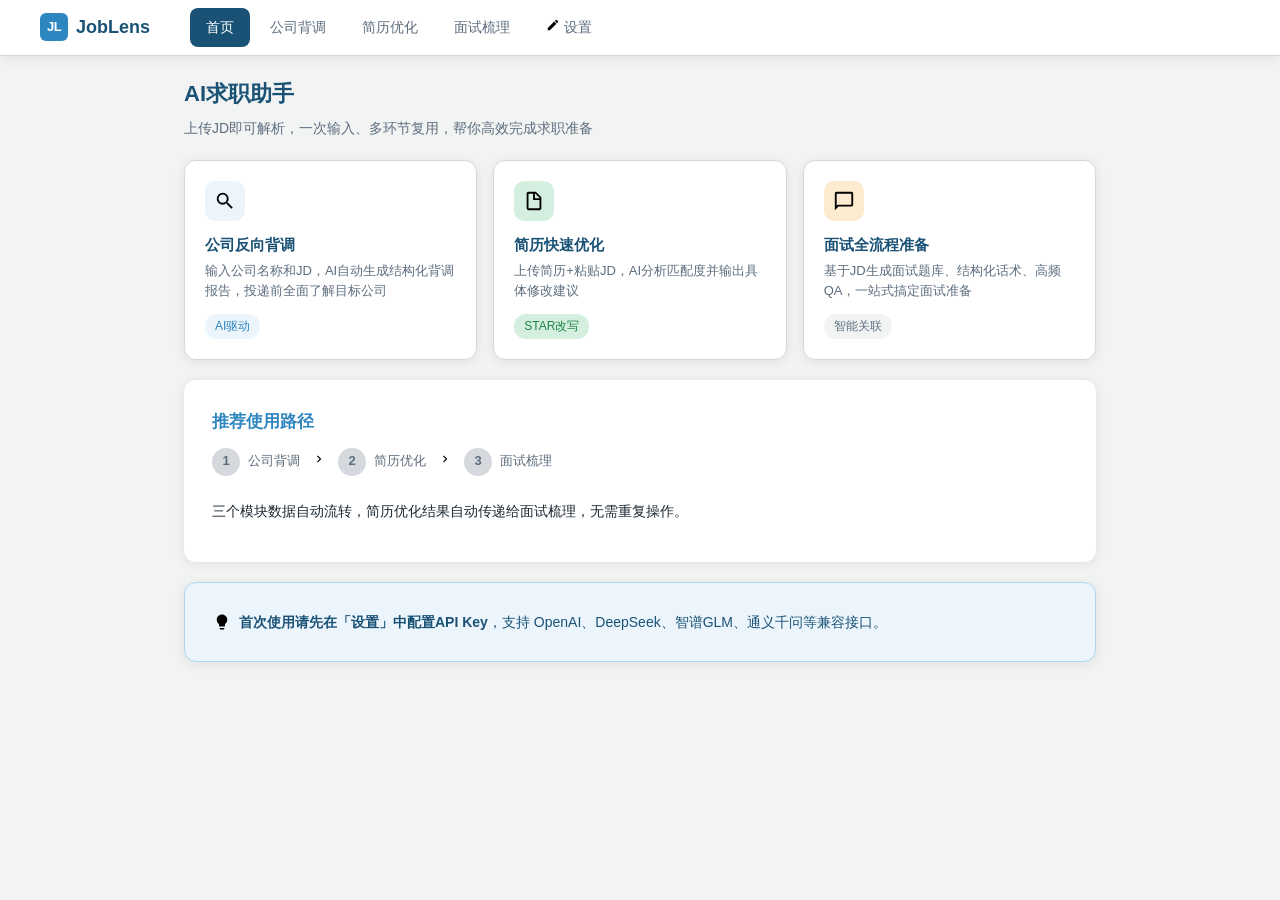
==== index.html @ a17d95cc "Add files via upload" ====
<!DOCTYPE html>
<html lang="zh-CN">
<head>
<meta charset="UTF-8">
<meta name="viewport" content="width=device-width, initial-scale=1.0">
<meta name="description" content="JobLens - AI求职助手，一站式完成公司背调、简历优化、面试准备">
<title>JobLens - AI求职助手</title>
<link rel="stylesheet" href="css/style.css">
</head>
<body>

<!-- ===== NAV ===== -->
<nav class="nav">
  <div class="nav-inner" style="display:flex;align-items:center;width:100%;max-width:1200px;margin:0 auto;">
    <a class="nav-brand" href="#" onclick="showPage('home');return false;" style="font-size:18px;font-weight:700;color:var(--pri);display:flex;align-items:center;gap:8px;text-decoration:none;">
      <span style="background:var(--sec);color:#fff;width:28px;height:28px;border-radius:6px;display:inline-flex;align-items:center;justify-content:center;font-size:13px;font-weight:700;letter-spacing:-0.5px;">JL</span>
      JobLens
    </a>
    <div class="nav-links">
      <a class="active" onclick="showPage('home')">首页</a>
      <a onclick="showPage('company')">公司背调</a>
      <a onclick="showPage('resume')">简历优化</a>
      <a onclick="showPage('interview')">面试梳理</a>
      <a onclick="showPage('settings')" style="margin-left:auto;">
        <svg style="width:14px;height:14px;"><use href="#i-edit"/></svg> 设置
      </a>
    </div>
  </div>
</nav>

<!-- ===== SVG SPRITES (hidden) ===== -->
<svg style="display:none">
  <defs>
    <symbol id="i-search" viewBox="0 0 24 24"><path d="M15.5 14h-.79l-.28-.27A6.47 6.47 0 0016 9.5 6.5 6.5 0 109.5 16c1.61 0 3.09-.59 4.23-1.57l.27.28v.79l5 4.99L20.49 19l-4.99-5zm-6 0C7.01 14 5 11.99 5 9.5S7.01 5 9.5 5 14 7.01 14 9.5 11.99 14 9.5 14z"/></symbol>
    <symbol id="i-file" viewBox="0 0 24 24"><path d="M14 2H6c-1.1 0-2 .9-2 2v16c0 1.1.9 2 2 2h12c1.1 0 2-.9 2-2V8l-6-6zm-1 7V3.5L18.5 9H13zM6 20V4h5v7h7v9H6z"/></symbol>
    <symbol id="i-chat" viewBox="0 0 24 24"><path d="M20 2H4c-1.1 0-2 .9-2 2v18l4-4h14c1.1 0 2-.9 2-2V4c0-1.1-.9-2-2-2zm0 14H5.17L4 17.17V4h16v12z"/></symbol>
    <symbol id="i-upload" viewBox="0 0 24 24"><path d="M9 16h6v-6h4l-7-7-7 7h4v6zm-4 2h14v2H5v-2z"/></symbol>
    <symbol id="i-check" viewBox="0 0 24 24"><path d="M9 16.17L4.83 12l-1.42 1.41L9 19 21 7l-1.41-1.41L9 16.17z"/></symbol>
    <symbol id="i-arrow" viewBox="0 0 24 24"><path d="M12 4l-1.41 1.41L16.17 11H4v2h12.17l-5.58 5.59L12 20l8-8-8-8z"/></symbol>
    <symbol id="i-reload" viewBox="0 0 24 24"><path d="M17.65 6.35A7.958 7.958 0 0012 4c-4.42 0-7.99 3.58-7.99 8s3.57 8 7.99 8c3.73 0 6.84-2.55 7.73-6h-2.08A5.99 5.99 0 0112 18c-3.31 0-6-2.69-6-6s2.69-6 6-6c1.66 0 3.14.69 4.22 1.78L13 11h7V4l-2.35 2.35z"/></symbol>
    <symbol id="i-link" viewBox="0 0 24 24"><path d="M3.9 12c0-1.71 1.39-3.1 3.1-3.1h4V7H7c-2.76 0-5 2.24-5 5s2.24 5 5 5h4v-1.9H7c-1.71 0-3.1-1.39-3.1-3.1zM8 13h8v-2H8v2zm9-6h-4v1.9h4c1.71 0 3.1 1.39 3.1 3.1s-1.39 3.1-3.1 3.1h-4V17h4c2.76 0 5-2.24 5-5s-2.24-5-5-5z"/></symbol>
    <symbol id="i-lightbulb" viewBox="0 0 24 24"><path d="M9 21c0 .55.45 1 1 1h4c.55 0 1-.45 1-1v-1H9v1zm3-19C8.14 2 5 5.14 5 9c0 2.38 1.19 4.47 3 5.74V17c0 .55.45 1 1 1h6c.55 0 1-.45 1-1v-2.26c1.81-1.27 3-3.36 3-5.74 0-3.86-3.14-7-7-7z"/></symbol>
    <symbol id="i-building" viewBox="0 0 24 24"><path d="M12 7V3H2v18h20V7H12zM6 19H4v-2h2v2zm0-4H4v-2h2v2zm0-4H4V9h2v2zm0-4H4V5h2v2zm4 12H8v-2h2v2zm0-4H8v-2h2v2zm0-4H8V9h2v2zm0-4H8V5h2v2zm10 12h-8v-2h2v-2h-2v-2h2v-2h-2V9h8v10zm-2-8h-2v2h2v-2zm0 4h-2v2h2v-2z"/></symbol>
    <symbol id="i-chart" viewBox="0 0 24 24"><path d="M19 3H5c-1.1 0-2 .9-2 2v14c0 1.1.9 2 2 2h14c1.1 0 2-.9 2-2V5c0-1.1-.9-2-2-2zM9 17H7v-7h2v7zm4 0h-2V7h2v10zm4 0h-2v-4h2v4z"/></symbol>
    <symbol id="i-people" viewBox="0 0 24 24"><path d="M16 11c1.66 0 2.99-1.34 2.99-3S17.66 5 16 5c-1.66 0-3 1.34-3 3s1.34 3 3 3zm-8 0c1.66 0 2.99-1.34 2.99-3S9.66 5 8 5C6.34 5 5 6.34 5 8s1.34 3 3 3zm0 2c-2.33 0-7 1.17-7 3.5V19h14v-2.5c0-2.33-4.67-3.5-7-3.5zm8 0c-.29 0-.62.02-.97.05 1.16.84 1.97 1.97 1.97 3.45V19h6v-2.5c0-2.33-4.67-3.5-7-3.5z"/></symbol>
    <symbol id="i-warning" viewBox="0 0 24 24"><path d="M1 21h22L12 2 1 21zm12-3h-2v-2h2v2zm0-4h-2v-4h2v4z"/></symbol>
    <symbol id="i-edit" viewBox="0 0 24 24"><path d="M3 17.25V21h3.75L17.81 9.94l-3.75-3.75L3 17.25zM20.71 7.04c.39-.39.39-1.02 0-1.41l-2.34-2.34c-.39-.39-1.02-.39-1.41 0l-1.83 1.83 3.75 3.75 1.83-1.83z"/></symbol>
    <symbol id="i-chevron" viewBox="0 0 24 24"><path d="M10 6L8.59 7.41 13.17 12l-4.58 4.59L10 18l6-6-6-6z"/></symbol>
    <symbol id="i-target" viewBox="0 0 24 24"><circle cx="12" cy="12" r="10" fill="none" stroke="currentColor" stroke-width="2"/><circle cx="12" cy="12" r="6" fill="none" stroke="currentColor" stroke-width="2"/><circle cx="12" cy="12" r="2"/></symbol>
    <symbol id="i-star" viewBox="0 0 24 24"><path d="M12 2l3.09 6.26L22 9.27l-5 4.87 1.18 6.88L12 17.77l-6.18 3.25L7 14.14 2 9.27l6.91-1.01L12 2z"/></symbol>
    <symbol id="i-rocket" viewBox="0 0 24 24"><path d="M12 2C6.48 2 2 6.48 2 12s4.48 10 10 10 10-4.48 10-10S17.52 2 12 2zm-1 17.93c-3.95-.49-7-3.85-7-7.93 0-.62.08-1.21.21-1.79L9 15v1c0 1.1.9 2 2 2v1.93zm6.9-2.54c-.26-.81-1-1.39-1.9-1.39h-1v-3c0-.55-.45-1-1-1H8v-2h2c.55 0 1-.45 1-1V7h2c1.1 0 2-.9 2-2v-.41c2.93 1.19 5 4.06 5 7.41 0 2.08-.8 3.97-2.1 5.39z"/></symbol>
  </defs>
</svg>

<!-- ===== Toast Container ===== -->
<div id="app-toast" class="toast toast-info"></div>

<!-- ===== PAGE: HOME ===== -->
<div id="page-home" class="page active">
  <h1>AI求职助手</h1>
  <p class="subtitle">上传JD即可解析，一次输入、多环节复用，帮你高效完成求职准备</p>

  <div class="card-grid">
    <div class="card" onclick="showPage('company')">
      <div class="card-icon" style="background:#EBF5FB;color:var(--sec);">
        <svg><use href="#i-search"/></svg>
      </div>
      <h3>公司反向背调</h3>
      <p>输入公司名称和JD，AI自动生成结构化背调报告，投递前全面了解目标公司</p>
      <div style="margin-top:10px;"><span class="tag tag-blue">AI驱动</span></div>
    </div>
    <div class="card" onclick="showPage('resume')">
      <div class="card-icon" style="background:#D4EFDF;color:#1E8449;">
        <svg><use href="#i-file"/></svg>
      </div>
      <h3>简历快速优化</h3>
      <p>上传简历+粘贴JD，AI分析匹配度并输出具体修改建议</p>
      <div style="margin-top:10px;"><span class="tag tag-green">STAR改写</span></div>
    </div>
    <div class="card" onclick="showPage('interview')">
      <div class="card-icon" style="background:#FDEBD0;color:#E67E22;">
        <svg><use href="#i-chat"/></svg>
      </div>
      <h3>面试全流程准备</h3>
      <p>基于JD生成面试题库、结构化话术、高频QA，一站式搞定面试准备</p>
      <div style="margin-top:10px;"><span class="tag tag-gray">智能关联</span></div>
    </div>
  </div>

  <div class="container" style="margin-top:20px;">
    <h2>推荐使用路径</h2>
    <div class="steps">
      <div class="step"><div class="step-num">1</div><div class="step-text">公司背调</div></div>
      <div class="step-arrow"><svg style="width:14px;height:14px;"><use href="#i-chevron"/></svg></div>
      <div class="step"><div class="step-num">2</div><div class="step-text">简历优化</div></div>
      <div class="step-arrow"><svg style="width:14px;height:14px;"><use href="#i-chevron"/></svg></div>
      <div class="step"><div class="step-num">3</div><div class="step-text">面试梳理</div></div>
    </div>
    <p class="desc">三个模块数据自动流转，简历优化结果自动传递给面试梳理，无需重复操作。</p>
  </div>

  <div class="container" style="margin-top:20px;background:var(--acc);border:1px solid #AED6F1;">
    <div style="display:flex;align-items:center;gap:8px;font-size:14px;color:var(--pri);">
      <svg style="width:18px;height:18px;flex-shrink:0;color:var(--sec);"><use href="#i-lightbulb"/></svg>
      <span><strong>首次使用请先在「设置」中配置API Key</strong>，支持 OpenAI、DeepSeek、智谱GLM、通义千问等兼容接口。</span>
    </div>
  </div>
</div>

<!-- ===== PAGE: COMPANY ===== -->
<div id="page-company" class="page">
  <h1>公司反向背调</h1>
  <p class="subtitle">输入公司名称和JD，AI自动生成结构化背调报告</p>

  <!-- Input Section -->
  <div class="container" id="company-input-section">
    <div class="input-group">
      <label>公司名称 <span class="req">*</span></label>
      <input type="text" id="company-name" placeholder="输入公司名称，如：字节跳动、腾讯、美团...">
    </div>
    <div class="input-group">
      <label>目标岗位JD（选填，提供更精准的分析）</label>
      <textarea id="company-jd" rows="4" placeholder="粘贴目标岗位的职位描述（JD）文本，可帮助AI生成更精准的薪资和匹配度分析..."></textarea>
    </div>
    <div style="display:flex;gap:8px;flex-wrap:wrap;">
      <button class="btn btn-pri" id="company-start-btn" onclick="startCompanyResearch()">
        <svg style="width:16px;height:16px;"><use href="#i-search"/></svg> 开始背调
      </button>
    </div>
  </div>

  <!-- Loading Section -->
  <div id="company-loading" style="display:none;" class="container">
    <div class="loading-steps">
      <div class="loading-step active" id="company-load-step-1">
        <div class="step-icon"><div class="step-spinner"></div></div>
        <span>正在收集公司基本信息...</span>
      </div>
      <div class="loading-step" id="company-load-step-2">
        <div class="step-icon">2</div>
        <span>分析薪资水平和行业数据...</span>
      </div>
      <div class="loading-step" id="company-load-step-3">
        <div class="step-icon">3</div>
        <span>整理职场口碑和风险评估...</span>
      </div>
      <div class="loading-step" id="company-load-step-4">
        <div class="step-icon">4</div>
        <span>生成结构化背调报告...</span>
      </div>
    </div>
    <div style="margin-top:16px;">
      <button class="btn-stop" onclick="stopGeneration()">
        <svg style="width:14px;height:14px;"><use href="#i-warning"/></svg> 停止生成
      </button>
    </div>
  </div>

  <!-- Result Section -->
  <div id="company-result" style="display:none;">
    <div id="company-stream-output" class="stream-output"></div>
    <div style="display:flex;gap:8px;margin-top:8px;">
      <button class="btn btn-pri" onclick="showPage('resume')">
        下一步：优化简历 <svg style="width:14px;height:14px;"><use href="#i-arrow"/></svg>
      </button>
      <button class="btn btn-outline" onclick="resetCompany()">
        <svg style="width:14px;height:14px;"><use href="#i-reload"/></svg> 重新背调
      </button>
    </div>
  </div>
</div>

<!-- ===== PAGE: RESUME ===== -->
<div id="page-resume" class="page">
  <h1>简历快速优化</h1>
  <p class="subtitle">上传简历 + 粘贴JD，AI分析匹配度并输出修改建议</p>

  <!-- Input Section -->
  <div class="container" id="resume-input-section">
    <div class="flow-tip">
      <svg><use href="#i-lightbulb"/></svg>
      <span>建议先完成公司背调，背调结果将作为简历优化的上下文参考</span>
    </div>

    <div class="steps" id="resume-steps">
      <div class="step"><div class="step-num active">1</div><div class="step-text active">上传简历</div></div>
      <div class="step-arrow"><svg style="width:14px;height:14px;"><use href="#i-chevron"/></svg></div>
      <div class="step"><div class="step-num">2</div><div class="step-text">粘贴JD</div></div>
      <div class="step-arrow"><svg style="width:14px;height:14px;"><use href="#i-chevron"/></svg></div>
      <div class="step"><div class="step-num">3</div><div class="step-text">查看报告</div></div>
    </div>

    <div class="input-group">
      <label>上传简历文件 <span class="req">*</span></label>
      <div class="upload-zone" id="upload-zone" onclick="triggerUpload()">
        <div class="upload-icon">
          <svg><use href="#i-upload"/></svg>
        </div>
        <p id="upload-text">点击或拖拽上传简历文件</p>
        <p class="muted">支持 PDF、DOCX、TXT 格式，文件大小 &le; 5MB</p>
      </div>
      <input type="file" id="resume-file" accept=".pdf,.docx,.doc,.txt" style="display:none" onchange="handleFileSelect(event)">
    </div>

    <div class="input-group">
      <label>粘贴目标岗位JD <span class="req">*</span></label>
      <textarea id="resume-jd" rows="5" placeholder="粘贴目标岗位的职位描述（JD）文本...&#10;&#10;示例：负责产品规划与需求分析，3年以上互联网产品经验，具备数据驱动思维..."></textarea>
      <p class="error-msg" id="resume-jd-error">请先粘贴目标岗位JD</p>
    </div>

    <button class="btn btn-pri" id="resume-start-btn" onclick="startResumeAnalysis()">
      <svg style="width:16px;height:16px;"><use href="#i-rocket"/></svg> 开始分析
    </button>
  </div>

  <!-- Loading Section -->
  <div id="resume-loading" style="display:none;" class="container">
    <div class="loading">
      <div class="spinner"></div>
      <p class="muted">正在分析简历与岗位匹配度，请稍候...</p>
    </div>
    <div style="margin-top:16px;text-align:center;">
      <button class="btn-stop" onclick="stopGeneration()">
        <svg style="width:14px;height:14px;"><use href="#i-warning"/></svg> 停止生成
      </button>
    </div>
  </div>

  <!-- Result Section -->
  <div id="resume-result" style="display:none;">
    <div id="resume-stream-output" class="stream-output"></div>
    <div style="display:flex;gap:8px;margin-top:8px;">
      <button class="btn btn-pri" onclick="showPage('interview')">
        下一步：面试梳理 <svg style="width:14px;height:14px;"><use href="#i-arrow"/></svg>
      </button>
      <button class="btn btn-outline" onclick="resetResume()">
        <svg style="width:14px;height:14px;"><use href="#i-reload"/></svg> 重新分析
      </button>
    </div>
  </div>
</div>

<!-- ===== PAGE: INTERVIEW ===== -->
<div id="page-interview" class="page">
  <h1>面试全流程准备</h1>
  <p class="subtitle">基于JD智能生成面试题库、结构化话术、高频QA，一站式搞定面试准备</p>

  <!-- Sub Tabs -->
  <div class="sub-tabs" style="flex-wrap:wrap;">
    <a class="active" onclick="switchInterviewTab('questions')" style="flex:1 1 auto;">
      <svg style="width:14px;height:14px;vertical-align:-2px;"><use href="#i-chat"/></svg> 面试题库
      <div style="font-size:10px;font-weight:400;color:var(--gray);margin-top:1px;">知考察意图，懂回答策略</div>
    </a>
    <a onclick="switchInterviewTab('speech')" style="flex:1 1 auto;">
      <svg style="width:14px;height:14px;vertical-align:-2px;"><use href="#i-edit"/></svg> 面试话术
      <div style="font-size:10px;font-weight:400;color:var(--gray);margin-top:1px;">全流程结构化表达模板</div>
    </a>
    <a onclick="switchInterviewTab('qa')" style="flex:1 1 auto;">
      <svg style="width:14px;height:14px;vertical-align:-2px;"><use href="#i-file"/></svg> 问答QA
      <div style="font-size:10px;font-weight:400;color:var(--gray);margin-top:1px;">可直接背诵的参考答案</div>
    </a>
  </div>

  <!-- ========== SUB-PANEL 1: 面试题库 ========== -->
  <div id="interview-panel-questions" class="sub-panel active">
    <!-- Input Section -->
    <div class="container" id="questions-input-section">
      <div class="flow-tip" style="background:#EBF5FB;border-color:#AED6F1;">
        <svg style="color:var(--sec);"><use href="#i-target"/></svg>
        <span><strong>面试题库帮你解决"怎么想"</strong> -- 每道题告诉你面试官在考察什么、用什么框架回答、结合你的简历怎么个性化表达</span>
      </div>
      <div style="display:flex;gap:8px;margin-bottom:16px;flex-wrap:wrap;">
        <span class="tag tag-blue"><svg style="width:11px;height:11px;vertical-align:-1px;"><use href="#i-target"/></svg> 考察意图分析</span>
        <span class="tag tag-green"><svg style="width:11px;height:11px;vertical-align:-1px;"><use href="#i-lightbulb"/></svg> 回答策略框架</span>
        <span class="tag tag-gray"><svg style="width:11px;height:11px;vertical-align:-1px;"><use href="#i-link"/></svg> 简历个性化提示</span>
      </div>
      <div class="input-group">
        <label>粘贴目标岗位JD <span class="req">*</span></label>
        <textarea id="questions-jd" rows="4" placeholder="粘贴目标岗位的职位描述（JD）文本..."></textarea>
        <p class="error-msg" id="questions-jd-error">请先粘贴目标岗位JD</p>
      </div>
      <div class="input-group">
        <label>目标公司名称（选填，用于精准匹配面经题目）</label>
        <input type="text" id="questions-company" placeholder="如：字节跳动、腾讯、美团...">
      </div>
      <button class="btn btn-pri" id="questions-start-btn" onclick="startInterviewQuestions()">
        <svg style="width:16px;height:16px;"><use href="#i-rocket"/></svg> 生成面试题库
      </button>
    </div>

    <!-- Loading Section -->
    <div id="questions-loading" style="display:none;" class="container">
      <div class="loading-steps">
        <div class="loading-step active" id="questions-load-step-1">
          <div class="step-icon"><div class="step-spinner"></div></div>
          <span>正在解析JD关键词，匹配面经题目...</span>
        </div>
        <div class="loading-step" id="questions-load-step-2">
          <div class="step-icon">2</div>
          <span>分析岗位核心能力要求，构建题库框架...</span>
        </div>
        <div class="loading-step" id="questions-load-step-3">
          <div class="step-icon">3</div>
          <span>生成个性化面试题库与回答策略...</span>
        </div>
      </div>
      <div style="margin-top:16px;">
        <button class="btn-stop" onclick="stopGeneration()">
          <svg style="width:14px;height:14px;"><use href="#i-warning"/></svg> 停止生成
        </button>
      </div>
    </div>

    <!-- Result Section -->
    <div id="questions-result" style="display:none;">
      <div id="questions-stream-output" class="stream-output"></div>
      <div style="display:flex;gap:8px;margin-top:16px;">
        <button class="btn btn-outline" onclick="resetQuestions()">
          <svg style="width:14px;height:14px;"><use href="#i-reload"/></svg> 重新生成
        </button>
      </div>
    </div>
  </div>

  <!-- ========== SUB-PANEL 2: 面试话术 ========== -->
  <div id="interview-panel-speech" class="sub-panel">
    <!-- Input Section -->
    <div class="container" id="speech-input-section">
      <div class="flow-tip">
        <svg><use href="#i-lightbulb"/></svg>
        <span>基于JD和简历信息，生成结构化面试全流程话术，帮你理清表达逻辑</span>
      </div>
      <div class="input-group">
        <label>粘贴目标岗位JD <span class="req">*</span></label>
        <textarea id="speech-jd" rows="4" placeholder="粘贴目标岗位的职位描述（JD）文本..."></textarea>
        <p class="error-msg" id="speech-jd-error">请先粘贴目标岗位JD</p>
      </div>
      <button class="btn btn-pri" id="speech-start-btn" onclick="startInterviewSpeech()">
        <svg style="width:16px;height:16px;"><use href="#i-edit"/></svg> 生成面试话术
      </button>
    </div>

    <!-- Loading Section -->
    <div id="speech-loading" style="display:none;" class="container">
      <div class="loading">
        <div class="spinner"></div>
        <p class="muted">正在生成面试话术，请稍候...</p>
      </div>
      <div style="margin-top:16px;text-align:center;">
        <button class="btn-stop" onclick="stopGeneration()">
          <svg style="width:14px;height:14px;"><use href="#i-warning"/></svg> 停止生成
        </button>
      </div>
    </div>

    <!-- Result Section -->
    <div id="speech-result" style="display:none;">
      <div id="speech-stream-output" class="stream-output"></div>
      <div style="display:flex;gap:8px;margin-top:8px;">
        <button class="btn btn-outline" onclick="resetSpeech()">
          <svg style="width:14px;height:14px;"><use href="#i-reload"/></svg> 重新生成
        </button>
      </div>
    </div>
  </div>

  <!-- ========== SUB-PANEL 3: 问答QA ========== -->
  <div id="interview-panel-qa" class="sub-panel">
    <!-- Input Section -->
    <div class="container" id="qa-input-section">
      <div class="flow-tip" style="background:#FEF9E7;border-color:#F9E79F;">
        <svg style="color:#7D6608;"><use href="#i-file"/></svg>
        <span><strong>问答QA帮你解决"怎么答"</strong> -- 基于JD生成可直接背诵的参考答案，面试前突击记忆用</span>
      </div>
      <div style="display:flex;gap:8px;margin-bottom:16px;flex-wrap:wrap;">
        <span class="tag tag-blue"><svg style="width:11px;height:11px;vertical-align:-1px;"><use href="#i-search"/></svg> AI智能分析</span>
        <span class="tag tag-green"><svg style="width:11px;height:11px;vertical-align:-1px;"><use href="#i-lightbulb"/></svg> 参考答案生成</span>
        <span class="tag tag-gray"><svg style="width:11px;height:11px;vertical-align:-1px;"><use href="#i-check"/></svg> 多维度覆盖</span>
      </div>
      <div class="input-group">
        <label>粘贴目标岗位JD <span class="req">*</span></label>
        <textarea id="qa-jd" rows="4" placeholder="粘贴目标岗位的职位描述（JD）文本..."></textarea>
        <p class="error-msg" id="qa-jd-error">请先粘贴目标岗位JD</p>
      </div>
      <div class="input-group">
        <label>目标公司名称（选填，用于精准检索面经）</label>
        <input type="text" id="qa-company" placeholder="如：字节跳动、腾讯、美团...">
      </div>
      <button class="btn btn-pri" id="qa-start-btn" onclick="startInterviewQA()">
        <svg style="width:16px;height:16px;"><use href="#i-rocket"/></svg> 生成问答QA
      </button>
    </div>

    <!-- Loading Section -->
    <div id="qa-loading" style="display:none;" class="container">
      <div class="loading">
        <div class="spinner"></div>
        <p class="muted">正在检索高频面试问题并生成QA文件，请稍候...</p>
      </div>
      <div style="margin-top:16px;text-align:center;">
        <button class="btn-stop" onclick="stopGeneration()">
          <svg style="width:14px;height:14px;"><use href="#i-warning"/></svg> 停止生成
        </button>
      </div>
    </div>

    <!-- Result Section -->
    <div id="qa-result" style="display:none;">
      <div id="qa-stream-output" class="stream-output"></div>
      <div style="display:flex;gap:8px;margin-top:8px;">
        <button class="btn btn-outline" onclick="resetQA()">
          <svg style="width:14px;height:14px;"><use href="#i-reload"/></svg> 重新生成
        </button>
      </div>
    </div>
  </div>
</div>

<!-- ===== PAGE: SETTINGS ===== -->
<div id="page-settings" class="page">
  <div class="settings-page">
    <h1>API 设置</h1>
    <p class="subtitle">配置你的AI接口信息，支持所有OpenAI兼容API</p>

    <div class="settings-card">
      <h3>接口配置</h3>
      <div class="settings-group">
        <label>API Key <span class="req">*</span></label>
        <input type="password" id="settings-api-key" placeholder="sk-...">
        <p class="hint">你的API密钥仅存储在浏览器本地，不会上传到任何服务器</p>
      </div>
      <div class="settings-group">
        <label>API 地址</label>
        <input type="text" id="settings-api-endpoint" placeholder="https://api.openai.com/v1">
        <p class="hint">支持OpenAI、DeepSeek、智谱GLM、通义千问等兼容接口</p>
      </div>
      <div class="settings-group">
        <label>模型名称</label>
        <input type="text" id="settings-model" placeholder="gpt-4o-mini">
        <p class="hint">推荐使用 gpt-4o-mini（性价比高）或 gpt-4o（效果更好）</p>
      </div>
      <div class="settings-actions">
        <button class="btn btn-pri" id="settings-save-btn" onclick="JobLensSettings.saveSettings()">保存设置</button>
        <button class="btn btn-outline" id="settings-test-btn" onclick="JobLensSettings.testConnection()">测试连接</button>
        <button class="btn btn-outline" id="settings-reset-btn" onclick="JobLensSettings.resetSettings()">重置</button>
      </div>
    </div>

    <div class="settings-card">
      <h3>支持的API服务商</h3>
      <div style="display:grid;grid-template-columns:1fr 1fr;gap:8px;font-size:13px;">
        <div class="settings-group"><label>DeepSeek</label><p class="hint">地址：https://api.deepseek.com/v1<br>模型：deepseek-chat</p></div>
        <div class="settings-group"><label>智谱GLM</label><p class="hint">地址：https://open.bigmodel.cn/api/paas/v4<br>模型：glm-4-flash</p></div>
        <div class="settings-group"><label>通义千问</label><p class="hint">地址：https://dashscope.aliyuncs.com/compatible-mode/v1<br>模型：qwen-turbo</p></div>
        <div class="settings-group"><label>Moonshot</label><p class="hint">地址：https://api.moonshot.cn/v1<br>模型：moonshot-v1-8k</p></div>
      </div>
    </div>
  </div>
</div>

<!-- ===== External Scripts ===== -->
<script src="js/api.js"></script>
<script src="js/settings.js"></script>
<script src="js/modules.js"></script>

<!-- ===== Main App Logic ===== -->
<script>
// ===== GLOBAL STATE =====
var currentController = null;
var fileUploaded = false;

// ===== TOAST NOTIFICATIONS =====
function showToast(msg, type) {
  type = type || 'info';
  var toast = document.getElementById('app-toast');
  if (!toast) return;
  toast.textContent = msg;
  toast.className = 'toast toast-' + type + ' toast-show';
  if (toast._hideTimer) clearTimeout(toast._hideTimer);
  toast._hideTimer = setTimeout(function() {
    toast.className = 'toast toast-' + type;
  }, 3000);
}

// ===== ABORT CONTROLLER =====
function stopGeneration() {
  if (currentController) {
    currentController.abort();
    currentController = null;
    showToast('已停止生成', 'info');
  }
}

// ===== PAGE NAVIGATION =====
function showPage(id) {
  document.querySelectorAll('.page').forEach(function(p) { p.classList.remove('active'); });
  document.getElementById('page-' + id).classList.add('active');
  document.querySelectorAll('.nav-links a').forEach(function(a) { a.classList.remove('active'); });
  var map = { home: 0, company: 1, resume: 2, interview: 3, settings: 4 };
  var links = document.querySelectorAll('.nav-links a');
  if (links[map[id]]) links[map[id]].classList.add('active');
  window.scrollTo(0, 0);
}

// ===== COMPANY RESEARCH =====
function animateCompanyLoading() {
  var steps = [
    document.getElementById('company-load-step-1'),
    document.getElementById('company-load-step-2'),
    document.getElementById('company-load-step-3'),
    document.getElementById('company-load-step-4')
  ];
  steps.forEach(function(s) { s.className = 'loading-step'; });
  steps[0].classList.add('active');
  steps[0].querySelector('.step-icon').innerHTML = '<div class="step-spinner"></div>';

  var timers = [];
  timers.push(setTimeout(function() {
    steps[0].classList.remove('active');
    steps[0].classList.add('done');
    steps[0].querySelector('.step-icon').innerHTML = '<svg style="width:12px;height:12px;"><use href="#i-check"/></svg>';
    steps[1].classList.add('active');
    steps[1].querySelector('.step-icon').innerHTML = '<div class="step-spinner"></div>';
  }, 800));

  timers.push(setTimeout(function() {
    steps[1].classList.remove('active');
    steps[1].classList.add('done');
    steps[1].querySelector('.step-icon').innerHTML = '<svg style="width:12px;height:12px;"><use href="#i-check"/></svg>';
    steps[2].classList.add('active');
    steps[2].querySelector('.step-icon').innerHTML = '<div class="step-spinner"></div>';
  }, 1600));

  timers.push(setTimeout(function() {
    steps[2].classList.remove('active');
    steps[2].classList.add('done');
    steps[2].querySelector('.step-icon').innerHTML = '<svg style="width:12px;height:12px;"><use href="#i-check"/></svg>';
    steps[3].classList.add('active');
    steps[3].querySelector('.step-icon').innerHTML = '<div class="step-spinner"></div>';
  }, 2400));

  return timers;
}

async function startCompanyResearch() {
  var name = document.getElementById('company-name').value.trim();
  if (!name) {
    showToast('请输入公司名称', 'error');
    document.getElementById('company-name').focus();
    return;
  }

  var jd = document.getElementById('company-jd').value.trim();

  // Check API configuration
  if (!JobLensAPI.ApiConfig.isConfigured()) {
    showToast('请先在「设置」中配置API Key', 'error');
    showPage('settings');
    return;
  }

  // Show loading
  document.getElementById('company-input-section').style.display = 'none';
  document.getElementById('company-result').style.display = 'none';
  document.getElementById('company-loading').style.display = 'block';
  animateCompanyLoading();

  var outputEl = document.getElementById('company-stream-output');
  outputEl.innerHTML = '';

  // Create abort controller
  currentController = new AbortController();

  try {
    await JobLensModules.generateCompanyReport(name, jd, outputEl);
    document.getElementById('company-loading').style.display = 'none';
    document.getElementById('company-result').style.display = 'block';
    showToast('背调报告生成完成', 'success');
  } catch (err) {
    document.getElementById('company-loading').style.display = 'none';
    if (err.name === 'AbortError') {
      // User stopped generation, show partial result if any
      if (outputEl.innerHTML.trim()) {
        document.getElementById('company-result').style.display = 'block';
      } else {
        document.getElementById('company-input-section').style.display = 'block';
      }
    } else {
      showToast(err.message || '生成背调报告时出错', 'error');
      document.getElementById('company-input-section').style.display = 'block';
    }
  } finally {
    currentController = null;
  }
}

function resetCompany() {
  document.getElementById('company-input-section').style.display = 'block';
  document.getElementById('company-result').style.display = 'none';
  document.getElementById('company-loading').style.display = 'none';
  document.getElementById('company-name').value = '';
  document.getElementById('company-jd').value = '';
  document.getElementById('company-stream-output').innerHTML = '';
}

// ===== RESUME UPLOAD =====
function triggerUpload() {
  document.getElementById('resume-file').click();
}

function handleFileSelect(e) {
  if (e.target.files && e.target.files.length) {
    handleFile(e.target.files[0]);
  }
}

function handleFile(file) {
  var ext = file.name.split('.').pop().toLowerCase();
  if (ext !== 'pdf' && ext !== 'docx' && ext !== 'doc' && ext !== 'txt') {
    showToast('不支持该格式，请上传 PDF、DOCX 或 TXT 文件', 'error');
    return;
  }
  if (file.size > 5 * 1024 * 1024) {
    showToast('文件过大，请压缩至 5MB 以内', 'error');
    return;
  }
  fileUploaded = true;
  var zone = document.getElementById('upload-zone');
  zone.classList.add('has-file');
  document.getElementById('upload-text').className = 'filename';
  document.getElementById('upload-text').textContent = file.name;
}

function handleDragOver(e) {
  e.preventDefault();
  e.stopPropagation();
  document.getElementById('upload-zone').classList.add('dragover');
}

function handleDragLeave(e) {
  e.preventDefault();
  e.stopPropagation();
  document.getElementById('upload-zone').classList.remove('dragover');
}

function handleDrop(e) {
  e.preventDefault();
  e.stopPropagation();
  document.getElementById('upload-zone').classList.remove('dragover');
  if (e.dataTransfer.files && e.dataTransfer.files.length) {
    handleFile(e.dataTransfer.files[0]);
  }
}

async function startResumeAnalysis() {
  if (!fileUploaded) {
    showToast('请先上传简历文件', 'error');
    return;
  }

  var jd = document.getElementById('resume-jd').value.trim();
  var errEl = document.getElementById('resume-jd-error');
  if (!jd) {
    errEl.textContent = '请先粘贴目标岗位JD';
    errEl.classList.add('show');
    document.getElementById('resume-jd').classList.add('error');
    document.getElementById('resume-jd').focus();
    return;
  }
  if (jd.length < 50) {
    errEl.textContent = 'JD内容过短，可能影响分析准确性';
    errEl.classList.add('show');
    return;
  }
  errEl.classList.remove('show');
  document.getElementById('resume-jd').classList.remove('error');

  // Check API configuration
  if (!JobLensAPI.ApiConfig.isConfigured()) {
    showToast('请先在「设置」中配置API Key', 'error');
    showPage('settings');
    return;
  }

  // Show loading
  document.getElementById('resume-input-section').style.display = 'none';
  document.getElementById('resume-result').style.display = 'none';
  document.getElementById('resume-loading').style.display = 'block';

  var outputEl = document.getElementById('resume-stream-output');
  outputEl.innerHTML = '';

  currentController = new AbortController();

  try {
    // Parse resume file
    var file = document.getElementById('resume-file').files[0];
    var resumeText = await JobLensModules.parseResumeFile(file);

    // Start analysis
    await JobLensModules.generateResumeAnalysis(resumeText, jd, outputEl);
    document.getElementById('resume-loading').style.display = 'none';
    document.getElementById('resume-result').style.display = 'block';
    showToast('简历分析完成', 'success');
  } catch (err) {
    document.getElementById('resume-loading').style.display = 'none';
    if (err.name === 'AbortError') {
      if (outputEl.innerHTML.trim()) {
        document.getElementById('resume-result').style.display = 'block';
      } else {
        document.getElementById('resume-input-section').style.display = 'block';
      }
    } else {
      showToast(err.message || '分析简历时出错', 'error');
      document.getElementById('resume-input-section').style.display = 'block';
    }
  } finally {
    currentController = null;
  }
}

function resetResume() {
  document.getElementById('resume-input-section').style.display = 'block';
  document.getElementById('resume-result').style.display = 'none';
  document.getElementById('resume-loading').style.display = 'none';
  document.getElementById('resume-jd').value = '';
  document.getElementById('resume-jd-error').classList.remove('show');
  document.getElementById('resume-jd').classList.remove('error');
  document.getElementById('resume-stream-output').innerHTML = '';
  fileUploaded = false;
  var zone = document.getElementById('upload-zone');
  zone.classList.remove('has-file');
  document.getElementById('upload-text').className = '';
  document.getElementById('upload-text').innerHTML = '点击或拖拽上传简历文件<p class="muted">支持 PDF、DOCX、TXT 格式，文件大小 &le; 5MB</p>';
  // Reset steps
  var steps = document.querySelectorAll('#resume-steps .step-num');
  var texts = document.querySelectorAll('#resume-steps .step-text');
  for (var i = 0; i < steps.length; i++) {
    steps[i].className = i === 0 ? 'step-num active' : 'step-num';
    texts[i].className = i === 0 ? 'step-text active' : 'step-text';
  }
}

// ===== INTERVIEW SUB-TABS =====
function switchInterviewTab(tab) {
  document.querySelectorAll('#page-interview .sub-panel').forEach(function(p) { p.classList.remove('active'); });
  document.getElementById('interview-panel-' + tab).classList.add('active');
  document.querySelectorAll('#page-interview .sub-tabs a').forEach(function(a) { a.classList.remove('active'); });
  var map = { questions: 0, speech: 1, qa: 2 };
  document.querySelectorAll('#page-interview .sub-tabs a')[map[tab]].classList.add('active');
}

// ===== INTERVIEW QUESTIONS =====
function animateQuestionsLoading() {
  var steps = [
    document.getElementById('questions-load-step-1'),
    document.getElementById('questions-load-step-2'),
    document.getElementById('questions-load-step-3')
  ];
  steps.forEach(function(s) { s.className = 'loading-step'; });
  steps[0].classList.add('active');
  steps[0].querySelector('.step-icon').innerHTML = '<div class="step-spinner"></div>';

  setTimeout(function() {
    steps[0].classList.remove('active');
    steps[0].classList.add('done');
    steps[0].querySelector('.step-icon').innerHTML = '<svg style="width:12px;height:12px;"><use href="#i-check"/></svg>';
    steps[1].classList.add('active');
    steps[1].querySelector('.step-icon').innerHTML = '<div class="step-spinner"></div>';
  }, 1000);

  setTimeout(function() {
    steps[1].classList.remove('active');
    steps[1].classList.add('done');
    steps[1].querySelector('.step-icon').innerHTML = '<svg style="width:12px;height:12px;"><use href="#i-check"/></svg>';
    steps[2].classList.add('active');
    steps[2].querySelector('.step-icon').innerHTML = '<div class="step-spinner"></div>';
  }, 2000);
}

async function startInterviewQuestions() {
  var jd = document.getElementById('questions-jd').value.trim();
  var errEl = document.getElementById('questions-jd-error');
  if (!jd) {
    errEl.classList.add('show');
    document.getElementById('questions-jd').classList.add('error');
    document.getElementById('questions-jd').focus();
    return;
  }
  errEl.classList.remove('show');
  document.getElementById('questions-jd').classList.remove('error');

  var company = document.getElementById('questions-company').value.trim();

  // Check API configuration
  if (!JobLensAPI.ApiConfig.isConfigured()) {
    showToast('请先在「设置」中配置API Key', 'error');
    showPage('settings');
    return;
  }

  document.getElementById('questions-input-section').style.display = 'none';
  document.getElementById('questions-result').style.display = 'none';
  document.getElementById('questions-loading').style.display = 'block';
  animateQuestionsLoading();

  var outputEl = document.getElementById('questions-stream-output');
  outputEl.innerHTML = '';

  currentController = new AbortController();

  try {
    await JobLensModules.generateInterviewQuestions(jd, company, outputEl);
    document.getElementById('questions-loading').style.display = 'none';
    document.getElementById('questions-result').style.display = 'block';
    showToast('面试题库生成完成', 'success');
  } catch (err) {
    document.getElementById('questions-loading').style.display = 'none';
    if (err.name === 'AbortError') {
      if (outputEl.innerHTML.trim()) {
        document.getElementById('questions-result').style.display = 'block';
      } else {
        document.getElementById('questions-input-section').style.display = 'block';
      }
    } else {
      showToast(err.message || '生成面试题库时出错', 'error');
      document.getElementById('questions-input-section').style.display = 'block';
    }
  } finally {
    currentController = null;
  }
}

function resetQuestions() {
  document.getElementById('questions-input-section').style.display = 'block';
  document.getElementById('questions-result').style.display = 'none';
  document.getElementById('questions-loading').style.display = 'none';
  document.getElementById('questions-jd').value = '';
  document.getElementById('questions-company').value = '';
  document.getElementById('questions-jd-error').classList.remove('show');
  document.getElementById('questions-jd').classList.remove('error');
  document.getElementById('questions-stream-output').innerHTML = '';
}

// ===== INTERVIEW SPEECH =====
async function startInterviewSpeech() {
  var jd = document.getElementById('speech-jd').value.trim();
  var errEl = document.getElementById('speech-jd-error');
  if (!jd) {
    errEl.classList.add('show');
    document.getElementById('speech-jd').classList.add('error');
    document.getElementById('speech-jd').focus();
    return;
  }
  errEl.classList.remove('show');
  document.getElementById('speech-jd').classList.remove('error');

  // Check API configuration
  if (!JobLensAPI.ApiConfig.isConfigured()) {
    showToast('请先在「设置」中配置API Key', 'error');
    showPage('settings');
    return;
  }

  document.getElementById('speech-input-section').style.display = 'none';
  document.getElementById('speech-result').style.display = 'none';
  document.getElementById('speech-loading').style.display = 'block';

  var outputEl = document.getElementById('speech-stream-output');
  outputEl.innerHTML = '';

  currentController = new AbortController();

  try {
    await JobLensModules.generateInterviewSpeech(jd, outputEl);
    document.getElementById('speech-loading').style.display = 'none';
    document.getElementById('speech-result').style.display = 'block';
    showToast('面试话术生成完成', 'success');
  } catch (err) {
    document.getElementById('speech-loading').style.display = 'none';
    if (err.name === 'AbortError') {
      if (outputEl.innerHTML.trim()) {
        document.getElementById('speech-result').style.display = 'block';
      } else {
        document.getElementById('speech-input-section').style.display = 'block';
      }
    } else {
      showToast(err.message || '生成面试话术时出错', 'error');
      document.getElementById('speech-input-section').style.display = 'block';
    }
  } finally {
    currentController = null;
  }
}

function resetSpeech() {
  document.getElementById('speech-input-section').style.display = 'block';
  document.getElementById('speech-result').style.display = 'none';
  document.getElementById('speech-loading').style.display = 'none';
  document.getElementById('speech-jd').value = '';
  document.getElementById('speech-jd-error').classList.remove('show');
  document.getElementById('speech-jd').classList.remove('error');
  document.getElementById('speech-stream-output').innerHTML = '';
}

// ===== INTERVIEW QA =====
async function startInterviewQA() {
  var jd = document.getElementById('qa-jd').value.trim();
  var errEl = document.getElementById('qa-jd-error');
  if (!jd) {
    errEl.classList.add('show');
    document.getElementById('qa-jd').classList.add('error');
    document.getElementById('qa-jd').focus();
    return;
  }
  errEl.classList.remove('show');
  document.getElementById('qa-jd').classList.remove('error');

  var company = document.getElementById('qa-company').value.trim();

  // Check API configuration
  if (!JobLensAPI.ApiConfig.isConfigured()) {
    showToast('请先在「设置」中配置API Key', 'error');
    showPage('settings');
    return;
  }

  document.getElementById('qa-input-section').style.display = 'none';
  document.getElementById('qa-result').style.display = 'none';
  document.getElementById('qa-loading').style.display = 'block';

  var outputEl = document.getElementById('qa-stream-output');
  outputEl.innerHTML = '';

  currentController = new AbortController();

  try {
    await JobLensModules.generateInterviewQA(jd, company, outputEl);
    document.getElementById('qa-loading').style.display = 'none';
    document.getElementById('qa-result').style.display = 'block';
    showToast('问答QA生成完成', 'success');
  } catch (err) {
    document.getElementById('qa-loading').style.display = 'none';
    if (err.name === 'AbortError') {
      if (outputEl.innerHTML.trim()) {
        document.getElementById('qa-result').style.display = 'block';
      } else {
        document.getElementById('qa-input-section').style.display = 'block';
      }
    } else {
      showToast(err.message || '生成问答QA时出错', 'error');
      document.getElementById('qa-input-section').style.display = 'block';
    }
  } finally {
    currentController = null;
  }
}

function resetQA() {
  document.getElementById('qa-input-section').style.display = 'block';
  document.getElementById('qa-result').style.display = 'none';
  document.getElementById('qa-loading').style.display = 'none';
  document.getElementById('qa-jd').value = '';
  document.getElementById('qa-company').value = '';
  document.getElementById('qa-jd-error').classList.remove('show');
  document.getElementById('qa-jd').classList.remove('error');
  document.getElementById('qa-stream-output').innerHTML = '';
}

// ===== INIT =====
document.addEventListener('DOMContentLoaded', function() {
  // Setup drag and drop for resume upload
  var zone = document.getElementById('upload-zone');
  if (zone) {
    zone.addEventListener('dragover', handleDragOver);
    zone.addEventListener('dragleave', handleDragLeave);
    zone.addEventListener('drop', handleDrop);
  }

  // Check API configuration on load
  if (!JobLensAPI.ApiConfig.isConfigured()) {
    showToast('请先在「设置」中配置API Key', 'info');
  }
});
</script>

</body>
</html>
---- css/style.css ----
/* ===== CSS VARIABLES ===== */
:root {
  --pri: #1A5276; --sec: #2E86C1; --dark: #1C2833; --gray: #5D6D7E;
  --lg: #F2F4F4; --wh: #FFFFFF; --bd: #D5D8DC; --acc: #EBF5FB;
  --hi: #D4EFDF; --warn: #FADBD8; --shadow: 0 2px 12px rgba(0,0,0,0.08);
  --radius: 12px; --radius-sm: 8px;
}
* { margin:0; padding:0; box-sizing:border-box; }
body { font-family: -apple-system, BlinkMacSystemFont, "Segoe UI", "PingFang SC", "Microsoft YaHei", sans-serif; background: var(--lg); color: var(--dark); line-height: 1.6; }

/* ===== ICONS (Pure CSS) ===== */
.icon { display:inline-flex; align-items:center; justify-content:center; flex-shrink:0; }
.icon svg { width:1em; height:1em; fill:currentColor; }
.icon-16 { font-size:16px; }
.icon-20 { font-size:20px; }
.icon-24 { font-size:24px; }
.icon-36 { font-size:36px; }

/* ===== NAV ===== */
.nav { position:fixed; top:0; left:0; right:0; height:56px; background:var(--wh); border-bottom:1px solid var(--bd); display:flex; align-items:center; padding:0 24px; z-index:100; box-shadow: var(--shadow); }
.nav-logo { font-size:18px; font-weight:700; color:var(--pri); display:flex; align-items:center; gap:8px; }
.nav-logo span { background:var(--sec); color:#fff; width:28px; height:28px; border-radius:6px; display:inline-flex; align-items:center; justify-content:center; font-size:13px; font-weight:700; letter-spacing:-0.5px; }
.nav-links { display:flex; gap:4px; margin-left:40px; }
.nav-links a { padding:8px 16px; border-radius:var(--radius-sm); color:var(--gray); text-decoration:none; font-size:14px; font-weight:500; transition:all .2s; cursor:pointer; }
.nav-links a:hover { background:var(--acc); color:var(--sec); }
.nav-links a.active { background:var(--pri); color:#fff; }

/* ===== LAYOUT ===== */
.page { display:none; padding:76px 24px 40px; max-width:960px; margin:0 auto; min-height:100vh; }
.page.active { display:block; }
.container { background:var(--wh); border-radius:var(--radius); box-shadow:var(--shadow); padding:28px; margin-bottom:20px; }

/* ===== TYPOGRAPHY ===== */
h1 { font-size:22px; color:var(--pri); margin-bottom:6px; }
h2 { font-size:17px; color:var(--sec); margin-bottom:12px; }
h3 { font-size:15px; color:var(--pri); margin-bottom:8px; }
.subtitle { color:var(--gray); font-size:14px; margin-bottom:20px; }
.desc { font-size:14px; color:var(--dark); margin-bottom:12px; }
.label { font-size:13px; font-weight:600; color:var(--gray); margin-bottom:6px; display:block; }
.muted { font-size:13px; color:var(--gray); }

/* ===== BUTTONS ===== */
.btn { display:inline-flex; align-items:center; gap:6px; padding:10px 22px; border-radius:var(--radius-sm); font-size:14px; font-weight:600; border:none; cursor:pointer; transition:all .2s; }
.btn-pri { background:var(--sec); color:#fff; }
.btn-pri:hover { background:var(--pri); }
.btn-pri:disabled { background:var(--bd); color:var(--gray); cursor:not-allowed; }
.btn-sec { background:var(--acc); color:var(--sec); }
.btn-sec:hover { background:#D4E6F1; }
.btn-sm { padding:6px 14px; font-size:13px; }
.btn-outline { background:transparent; border:1px solid var(--bd); color:var(--gray); }
.btn-outline:hover { border-color:var(--sec); color:var(--sec); }
.btn-icon { display:inline-flex; align-items:center; gap:6px; }

/* ===== FORM ===== */
.input-group { margin-bottom:16px; }
.input-group label { display:block; font-size:13px; font-weight:600; color:var(--gray); margin-bottom:6px; }
.input-group label .req { color:#E74C3C; }
textarea, input[type="text"] { width:100%; padding:10px 14px; border:1px solid var(--bd); border-radius:var(--radius-sm); font-size:14px; font-family:inherit; resize:vertical; transition:border .2s; }
textarea:focus, input[type="text"]:focus { outline:none; border-color:var(--sec); box-shadow:0 0 0 3px rgba(46,134,193,0.1); }
textarea.error { border-color:#E74C3C; }
.error-msg { color:#E74C3C; font-size:12px; margin-top:4px; display:none; }
.error-msg.show { display:block; }

/* ===== CARDS ===== */
.card-grid { display:grid; grid-template-columns:repeat(auto-fill, minmax(260px,1fr)); gap:16px; }
.card { background:var(--wh); border-radius:var(--radius); box-shadow:var(--shadow); padding:20px; border:1px solid var(--bd); transition:all .2s; cursor:pointer; }
.card:hover { border-color:var(--sec); box-shadow:0 4px 16px rgba(46,134,193,0.12); transform:translateY(-2px); }
.card-icon { width:40px; height:40px; border-radius:10px; display:flex; align-items:center; justify-content:center; margin-bottom:12px; }
.card-icon svg { width:22px; height:22px; }
.card h3 { font-size:15px; margin-bottom:4px; }
.card p { font-size:13px; color:var(--gray); }

/* ===== STEPS ===== */
.steps { display:flex; gap:12px; margin-bottom:24px; flex-wrap:wrap; align-items:center; }
.step { display:flex; align-items:center; gap:8px; }
.step-num { width:28px; height:28px; border-radius:50%; background:var(--bd); color:var(--gray); display:flex; align-items:center; justify-content:center; font-size:13px; font-weight:700; flex-shrink:0; transition:all .3s; }
.step-num.done { background:var(--hi); color:#27AE60; }
.step-num.active { background:var(--sec); color:#fff; }
.step-text { font-size:13px; color:var(--gray); transition:all .3s; }
.step-text.active { color:var(--sec); font-weight:600; }
.step-text.done { color:#27AE60; }
.step-arrow { color:var(--bd); font-size:14px; }

/* ===== TAGS ===== */
.tag { display:inline-block; padding:3px 10px; border-radius:12px; font-size:12px; font-weight:500; }
.tag-green { background:var(--hi); color:#1E8449; }
.tag-red { background:var(--warn); color:#C0392B; }
.tag-blue { background:var(--acc); color:var(--sec); }
.tag-gray { background:var(--lg); color:var(--gray); }

/* ===== SCORE ===== */
.score-bar { height:8px; background:var(--lg); border-radius:4px; overflow:hidden; margin:6px 0; }
.score-fill { height:100%; border-radius:4px; transition:width 1s ease; }
.score-fill.high { background:#27AE60; }
.score-fill.mid { background:#F39C12; }
.score-fill.low { background:#E74C3C; }

/* ===== REPORT ===== */
.report-section { border:1px solid var(--bd); border-radius:var(--radius-sm); padding:16px; margin-bottom:12px; }
.report-section h4 { font-size:14px; color:var(--pri); margin-bottom:8px; display:flex; align-items:center; gap:6px; }
.report-section p, .report-section li { font-size:13px; color:var(--dark); margin-bottom:4px; }
.report-section ul { padding-left:18px; }

/* ===== INTERVIEW ===== */
.q-category { margin-bottom:16px; }
.q-category-header { display:flex; align-items:center; gap:8px; margin-bottom:8px; padding-bottom:6px; border-bottom:2px solid var(--bd); }
.q-category-header h3 { margin:0; }
.q-item { border:1px solid var(--bd); border-radius:var(--radius-sm); padding:14px; margin-bottom:8px; cursor:pointer; transition:all .2s; }
.q-item:hover { border-color:var(--sec); background:var(--acc); }
.q-item-header { display:flex; justify-content:space-between; align-items:flex-start; gap:8px; }
.q-item-header h4 { font-size:14px; flex:1; }
.q-item-toggle { color:var(--gray); font-size:12px; white-space:nowrap; margin-top:2px; transition:transform .2s; }
.q-item.open .q-item-toggle { transform:rotate(90deg); }
.q-item-body { display:none; margin-top:12px; padding-top:12px; border-top:1px solid var(--lg); }
.q-item.open .q-item-body { display:block; }
.q-detail { margin-bottom:10px; }
.q-detail-label { font-size:12px; font-weight:600; color:var(--sec); margin-bottom:2px; }
.q-detail p { font-size:13px; color:var(--dark); }

/* ===== LOADING ===== */
.loading { text-align:center; padding:40px 0; }
.spinner { width:36px; height:36px; border:3px solid var(--bd); border-top-color:var(--sec); border-radius:50%; animation:spin .8s linear infinite; margin:0 auto 12px; }
@keyframes spin { to { transform:rotate(360deg); } }

/* ===== RESULT BANNER ===== */
.result-banner { padding:16px; border-radius:var(--radius-sm); margin-bottom:16px; display:flex; align-items:center; gap:12px; }
.result-banner.green { background:var(--hi); border:1px solid #A9DFBF; }
.result-banner.yellow { background:#FEF9E7; border:1px solid #F9E79F; }
.result-banner.red { background:var(--warn); border:1px solid #F5B7B1; }
.result-banner .banner-icon { width:36px; height:36px; border-radius:50%; display:flex; align-items:center; justify-content:center; flex-shrink:0; }
.result-banner .banner-icon svg { width:20px; height:20px; }
.result-banner.green .banner-icon { background:#A9DFBF; color:#1E8449; }
.result-banner.yellow .banner-icon { background:#F9E79F; color:#7D6608; }
.result-banner.red .banner-icon { background:#F5B7B1; color:#922B21; }
.result-banner h3 { font-size:15px; margin-bottom:2px; }
.result-banner p { font-size:13px; color:var(--gray); }

/* ===== FILE UPLOAD ===== */
.upload-zone { border:2px dashed var(--bd); border-radius:var(--radius); padding:32px; text-align:center; cursor:pointer; transition:all .2s; }
.upload-zone:hover { border-color:var(--sec); background:var(--acc); }
.upload-zone.dragover { border-color:var(--sec); background:var(--acc); }
.upload-zone.has-file { border-color:#27AE60; background:var(--hi); }
.upload-icon { margin-bottom:8px; }
.upload-icon svg { width:40px; height:40px; color:var(--sec); }
.upload-zone.has-file .upload-icon svg { color:#27AE60; }
.upload-zone p { font-size:14px; color:var(--gray); }
.upload-zone .filename { font-size:14px; font-weight:600; color:#1E8449; }

/* ===== FLOW TIP ===== */
.flow-tip { background:var(--acc); border:1px solid #AED6F1; border-radius:var(--radius-sm); padding:12px 16px; margin-bottom:16px; display:flex; align-items:center; gap:8px; font-size:13px; color:var(--pri); }
.flow-tip svg { width:18px; height:18px; flex-shrink:0; color:var(--sec); }

/* ===== INTERVIEW SUB-TABS ===== */
.sub-tabs { display:flex; gap:4px; margin-bottom:20px; background:var(--lg); border-radius:var(--radius-sm); padding:4px; }
.sub-tabs a { flex:1; text-align:center; padding:10px 12px; border-radius:6px; color:var(--gray); text-decoration:none; font-size:13px; font-weight:600; transition:all .2s; cursor:pointer; }
.sub-tabs a:hover { color:var(--sec); }
.sub-tabs a.active { background:var(--wh); color:var(--sec); box-shadow:0 1px 4px rgba(0,0,0,0.08); }
.sub-panel { display:none; }
.sub-panel.active { display:block; }

/* ===== SPEECH SCRIPT ===== */
.speech-section { border:1px solid var(--bd); border-radius:var(--radius-sm); padding:16px; margin-bottom:12px; }
.speech-section h4 { font-size:14px; color:var(--pri); margin-bottom:8px; display:flex; align-items:center; gap:6px; }
.speech-block { background:var(--lg); border-radius:6px; padding:14px; margin-bottom:10px; border-left:3px solid var(--sec); }
.speech-block .speech-label { font-size:12px; font-weight:700; color:var(--sec); margin-bottom:4px; text-transform:uppercase; letter-spacing:0.5px; }
.speech-block p { font-size:13px; color:var(--dark); line-height:1.8; }
.speech-block .speech-tip { font-size:12px; color:var(--gray); margin-top:6px; font-style:italic; }
.speech-flow { display:flex; gap:8px; align-items:center; margin-bottom:16px; flex-wrap:wrap; }
.speech-flow-step { display:flex; align-items:center; gap:6px; padding:6px 12px; background:var(--acc); border-radius:20px; font-size:12px; color:var(--sec); font-weight:600; }
.speech-flow-arrow { color:var(--bd); font-size:12px; }

/* ===== QA FILE ===== */
.qa-file-section { margin-bottom:16px; }
.qa-file-header { display:flex; align-items:center; gap:8px; margin-bottom:8px; padding-bottom:6px; border-bottom:2px solid var(--bd); }
.qa-file-header h3 { margin:0; }
.qa-pair { border:1px solid var(--bd); border-radius:var(--radius-sm); margin-bottom:8px; overflow:hidden; }
.qa-pair-q { background:var(--acc); padding:12px 14px; font-size:14px; font-weight:600; color:var(--pri); display:flex; align-items:flex-start; gap:8px; cursor:pointer; }
.qa-pair-q:hover { background:#D4E6F1; }
.qa-pair-q .qa-badge { background:var(--sec); color:#fff; padding:1px 6px; border-radius:4px; font-size:11px; font-weight:700; white-space:nowrap; flex-shrink:0; margin-top:1px; }
.qa-pair-a { padding:12px 14px; font-size:13px; color:var(--dark); line-height:1.8; border-top:1px solid var(--bd); }
.qa-source { font-size:11px; color:var(--gray); margin-top:6px; display:flex; align-items:center; gap:4px; }

/* ===== LOADING STEPS ===== */
.loading-steps { text-align:left; padding:20px 0; }
.loading-step { display:flex; align-items:center; gap:10px; padding:8px 0; font-size:13px; color:var(--gray); }
.loading-step.active { color:var(--sec); font-weight:600; }
.loading-step.done { color:#27AE60; }
.loading-step .step-icon { width:22px; height:22px; border-radius:50%; border:2px solid var(--bd); display:flex; align-items:center; justify-content:center; flex-shrink:0; font-size:11px; }
.loading-step.active .step-icon { border-color:var(--sec); background:var(--acc); }
.loading-step.done .step-icon { border-color:#27AE60; background:var(--hi); color:#27AE60; }
.loading-step .step-spinner { width:14px; height:14px; border:2px solid var(--bd); border-top-color:var(--sec); border-radius:50%; animation:spin .6s linear infinite; }

/* ===== RESPONSIVE ===== */
@media (max-width:768px) {
  .nav { padding:0 12px; }
  .nav-links { margin-left:12px; gap:0; }
  .nav-links a { padding:8px 10px; font-size:13px; }
  .page { padding:68px 12px 24px; }
  .container { padding:18px; }
  .card-grid { grid-template-columns:1fr; }
  h1 { font-size:19px; }
  .steps { gap:6px; }
  .step-text { font-size:12px; }
}
@media (max-width:480px) {
  .nav-links a { padding:8px 8px; font-size:12px; }
  .btn { padding:8px 16px; font-size:13px; }
}

/* ===================================================
   PRODUCTION STYLES — Added for joblens production build
   =================================================== */

/* ===== SETTINGS PAGE ===== */
.settings-page { max-width: 600px; margin: 0 auto; }
.settings-card { background: var(--wh); border-radius: var(--radius); padding: 24px; margin-bottom: 16px; box-shadow: 0 2px 8px rgba(0,0,0,0.06); }
.settings-card h3 { margin: 0 0 16px; font-size: 16px; color: var(--pri); }
.settings-group { margin-bottom: 16px; }
.settings-group label { display: block; font-size: 13px; font-weight: 600; color: var(--dark); margin-bottom: 6px; }
.settings-group .hint { font-size: 12px; color: var(--gray); margin-top: 4px; }
.settings-actions { display: flex; gap: 8px; margin-top: 20px; }

/* ===== STREAMING OUTPUT ===== */
.stream-output { background: var(--wh); border-radius: var(--radius); padding: 20px; margin-bottom: 16px; line-height: 1.8; font-size: 14px; color: var(--dark); min-height: 200px; border: 1px solid var(--bd); }
.stream-output h2 { font-size: 18px; color: var(--pri); margin: 20px 0 10px; padding-bottom: 6px; border-bottom: 2px solid var(--sec); }
.stream-output h3 { font-size: 16px; color: var(--pri); margin: 16px 0 8px; }
.stream-output h4 { font-size: 14px; color: var(--sec); margin: 12px 0 6px; }
.stream-output p { margin: 8px 0; }
.stream-output ul, .stream-output ol { padding-left: 20px; margin: 8px 0; }
.stream-output li { margin: 4px 0; }
.stream-output strong { color: var(--pri); }
.stream-output code { background: var(--lg); padding: 2px 6px; border-radius: 4px; font-size: 13px; }
.stream-output pre { background: #2C3E50; color: #ECF0F1; padding: 16px; border-radius: 8px; overflow-x: auto; margin: 12px 0; }
.stream-output pre code { background: none; color: inherit; padding: 0; }
.stream-output hr { border: none; border-top: 1px solid var(--bd); margin: 16px 0; }
.stream-cursor { display: inline-block; width: 2px; height: 16px; background: var(--sec); animation: blink 1s infinite; vertical-align: text-bottom; }
@keyframes blink { 0%,50% { opacity: 1; } 51%,100% { opacity: 0; } }

/* ===== TOAST NOTIFICATION ===== */
.toast { position: fixed; top: 20px; right: 20px; padding: 12px 20px; border-radius: 8px; color: #fff; font-size: 14px; z-index: 10000; transform: translateX(120%); transition: transform 0.3s ease; box-shadow: 0 4px 12px rgba(0,0,0,0.15); }
.toast.show { transform: translateX(0); }
.toast-success { background: #27AE60; }
.toast-error { background: #E74C3C; }
.toast-info { background: var(--sec); }

/* ===== FILE UPLOAD ENHANCEMENT ===== */
.upload-zone svg { width: 40px; height: 40px; color: var(--gray); margin-bottom: 8px; }
.upload-zone .file-name { color: var(--sec); font-weight: 600; margin-top: 8px; }
.upload-zone input[type="file"] { display: none; }

/* ===== MARKDOWN TABLE STYLES (for AI output) ===== */
.stream-output table { width: 100%; border-collapse: collapse; margin: 12px 0; font-size: 13px; }
.stream-output th, .stream-output td { border: 1px solid var(--bd); padding: 8px 12px; text-align: left; }
.stream-output th { background: var(--lg); font-weight: 600; color: var(--pri); }
.stream-output tr:nth-child(even) { background: var(--lg); }

/* ===== STOP GENERATION BUTTON ===== */
.btn-stop { background: #E74C3C; color: #fff; border: none; padding: 10px 20px; border-radius: var(--radius-sm); font-size: 14px; cursor: pointer; display: inline-flex; align-items: center; gap: 6px; }
.btn-stop:hover { background: #C0392B; }
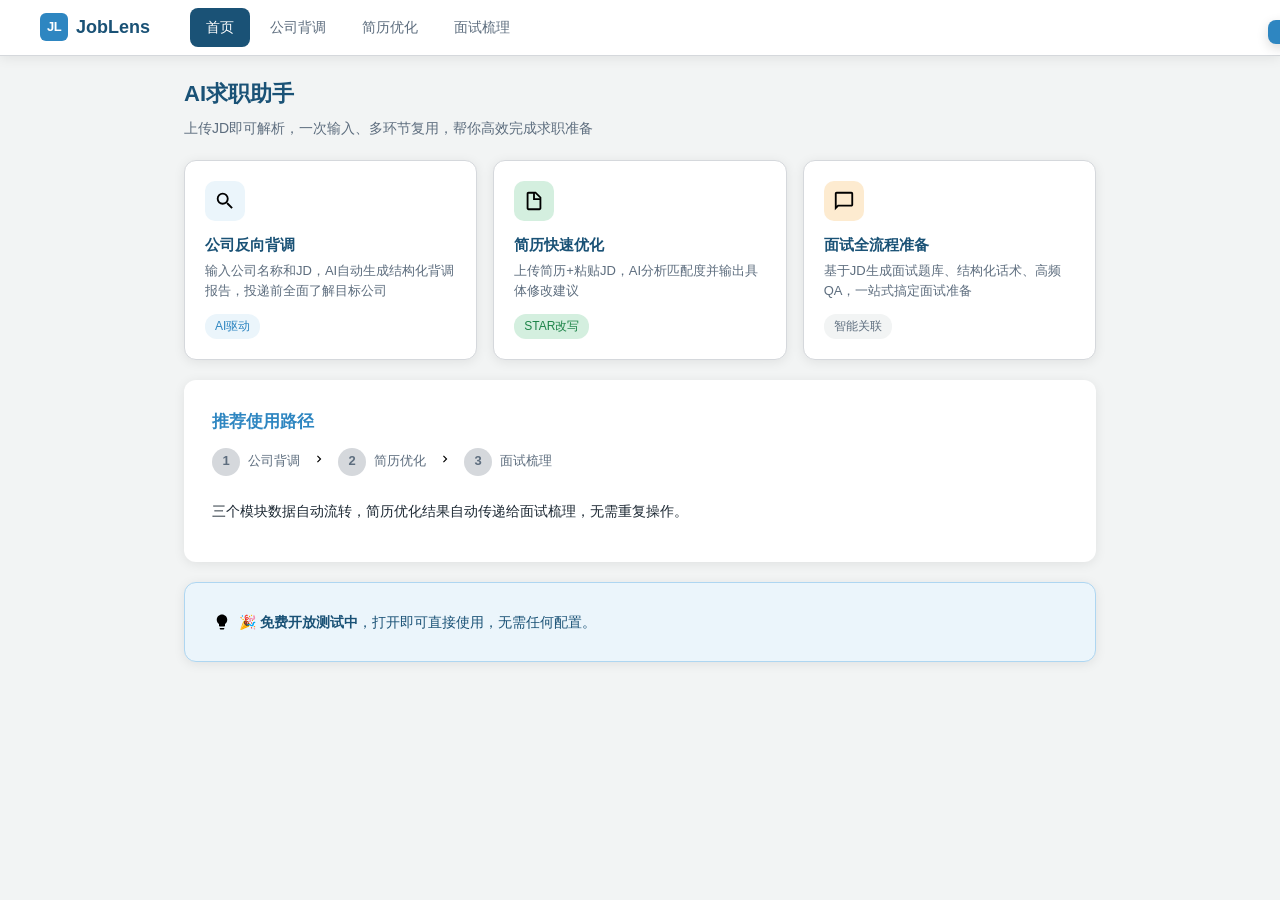
==== commit dcc53869: "Add files via upload" ====
--- a/index.html
+++ b/index.html
@@ -21,9 +21,7 @@
       <a onclick="showPage('company')">公司背调</a>
       <a onclick="showPage('resume')">简历优化</a>
       <a onclick="showPage('interview')">面试梳理</a>
-      <a onclick="showPage('settings')" style="margin-left:auto;">
-        <svg style="width:14px;height:14px;"><use href="#i-edit"/></svg> 设置
-      </a>
+      <!-- 设置页入口（免费测试期隐藏，商业化后开启） -->
     </div>
   </div>
 </nav>
@@ -102,7 +100,7 @@
   <div class="container" style="margin-top:20px;background:var(--acc);border:1px solid #AED6F1;">
     <div style="display:flex;align-items:center;gap:8px;font-size:14px;color:var(--pri);">
       <svg style="width:18px;height:18px;flex-shrink:0;color:var(--sec);"><use href="#i-lightbulb"/></svg>
-      <span><strong>首次使用请先在「设置」中配置API Key</strong>，支持 OpenAI、DeepSeek、智谱GLM、通义千问等兼容接口。</span>
+      <span>🎉 <strong>免费开放测试中</strong>，打开即可直接使用，无需任何配置。</span>
     </div>
   </div>
 </div>
@@ -134,19 +132,15 @@
     <div class="loading-steps">
       <div class="loading-step active" id="company-load-step-1">
         <div class="step-icon"><div class="step-spinner"></div></div>
-        <span>正在收集公司基本信息...</span>
+        <span>正在搜索网络信息（维基百科、DuckDuckGo）...</span>
       </div>
       <div class="loading-step" id="company-load-step-2">
         <div class="step-icon">2</div>
-        <span>分析薪资水平和行业数据...</span>
+        <span>整合搜索结果，构建分析上下文...</span>
       </div>
       <div class="loading-step" id="company-load-step-3">
         <div class="step-icon">3</div>
-        <span>整理职场口碑和风险评估...</span>
-      </div>
-      <div class="loading-step" id="company-load-step-4">
-        <div class="step-icon">4</div>
-        <span>生成结构化背调报告...</span>
+        <span>AI专业分析中（基本面+薪资+口碑+风险）...</span>
       </div>
     </div>
     <div style="margin-top:16px;">
@@ -459,9 +453,9 @@
 </div>
 
 <!-- ===== External Scripts ===== -->
-<script src="js/api.js"></script>
-<script src="js/settings.js"></script>
-<script src="js/modules.js"></script>
+<script src="js/api.min.js"></script>
+  <script src="js/settings.min.js"></script>
+  <script src="js/modules.min.js"></script>
 
 <!-- ===== Main App Logic ===== -->
 <script>
@@ -552,18 +546,22 @@
 
   var jd = document.getElementById('company-jd').value.trim();
 
-  // Check API configuration
-  if (!JobLensAPI.ApiConfig.isConfigured()) {
-    showToast('请先在「设置」中配置API Key', 'error');
-    showPage('settings');
-    return;
-  }
+
 
   // Show loading
   document.getElementById('company-input-section').style.display = 'none';
   document.getElementById('company-result').style.display = 'none';
   document.getElementById('company-loading').style.display = 'block';
-  animateCompanyLoading();
+
+  // Reset loading steps
+  var steps = [
+    document.getElementById('company-load-step-1'),
+    document.getElementById('company-load-step-2'),
+    document.getElementById('company-load-step-3')
+  ];
+  steps.forEach(function(s) { s.className = 'loading-step'; });
+  steps[0].classList.add('active');
+  steps[0].querySelector('.step-icon').innerHTML = '<div class="step-spinner"></div>';
 
   var outputEl = document.getElementById('company-stream-output');
   outputEl.innerHTML = '';
@@ -571,15 +569,38 @@
   // Create abort controller
   currentController = new AbortController();
 
+  // Search progress callback
+  function onSearchProgress(stage) {
+    if (stage === 'searching') {
+      // Step 1 still active (searching)
+    } else if (stage === 'search_done') {
+      // Step 1 done, step 2 active
+      steps[0].classList.remove('active');
+      steps[0].classList.add('done');
+      steps[0].querySelector('.step-icon').innerHTML = '<svg style="width:12px;height:12px;"><use href="#i-check"/></svg>';
+      steps[1].classList.add('active');
+      steps[1].querySelector('.step-icon').innerHTML = '<div class="step-spinner"></div>';
+    } else if (stage === 'analyzing') {
+      // Step 2 done, step 3 active
+      steps[1].classList.remove('active');
+      steps[1].classList.add('done');
+      steps[1].querySelector('.step-icon').innerHTML = '<svg style="width:12px;height:12px;"><use href="#i-check"/></svg>';
+      steps[2].classList.add('active');
+      steps[2].querySelector('.step-icon').innerHTML = '<div class="step-spinner"></div>';
+    }
+  }
+
   try {
-    await JobLensModules.generateCompanyReport(name, jd, outputEl);
+    await JobLensModules.generateCompanyReport(name, jd, outputEl, onSearchProgress);
+    steps[2].classList.remove('active');
+    steps[2].classList.add('done');
+    steps[2].querySelector('.step-icon').innerHTML = '<svg style="width:12px;height:12px;"><use href="#i-check"/></svg>';
     document.getElementById('company-loading').style.display = 'none';
     document.getElementById('company-result').style.display = 'block';
     showToast('背调报告生成完成', 'success');
   } catch (err) {
     document.getElementById('company-loading').style.display = 'none';
     if (err.name === 'AbortError') {
-      // User stopped generation, show partial result if any
       if (outputEl.innerHTML.trim()) {
         document.getElementById('company-result').style.display = 'block';
       } else {
@@ -675,12 +696,7 @@
   errEl.classList.remove('show');
   document.getElementById('resume-jd').classList.remove('error');
 
-  // Check API configuration
-  if (!JobLensAPI.ApiConfig.isConfigured()) {
-    showToast('请先在「设置」中配置API Key', 'error');
-    showPage('settings');
-    return;
-  }
+
 
   // Show loading
   document.getElementById('resume-input-section').style.display = 'none';
@@ -792,12 +808,7 @@
 
   var company = document.getElementById('questions-company').value.trim();
 
-  // Check API configuration
-  if (!JobLensAPI.ApiConfig.isConfigured()) {
-    showToast('请先在「设置」中配置API Key', 'error');
-    showPage('settings');
-    return;
-  }
+
 
   document.getElementById('questions-input-section').style.display = 'none';
   document.getElementById('questions-result').style.display = 'none';
@@ -855,12 +866,7 @@
   errEl.classList.remove('show');
   document.getElementById('speech-jd').classList.remove('error');
 
-  // Check API configuration
-  if (!JobLensAPI.ApiConfig.isConfigured()) {
-    showToast('请先在「设置」中配置API Key', 'error');
-    showPage('settings');
-    return;
-  }
+
 
   document.getElementById('speech-input-section').style.display = 'none';
   document.getElementById('speech-result').style.display = 'none';
@@ -918,12 +924,7 @@
 
   var company = document.getElementById('qa-company').value.trim();
 
-  // Check API configuration
-  if (!JobLensAPI.ApiConfig.isConfigured()) {
-    showToast('请先在「设置」中配置API Key', 'error');
-    showPage('settings');
-    return;
-  }
+
 
   document.getElementById('qa-input-section').style.display = 'none';
   document.getElementById('qa-result').style.display = 'none';
@@ -977,10 +978,6 @@
     zone.addEventListener('drop', handleDrop);
   }
 
-  // Check API configuration on load
-  if (!JobLensAPI.ApiConfig.isConfigured()) {
-    showToast('请先在「设置」中配置API Key', 'info');
-  }
 });
 </script>
 
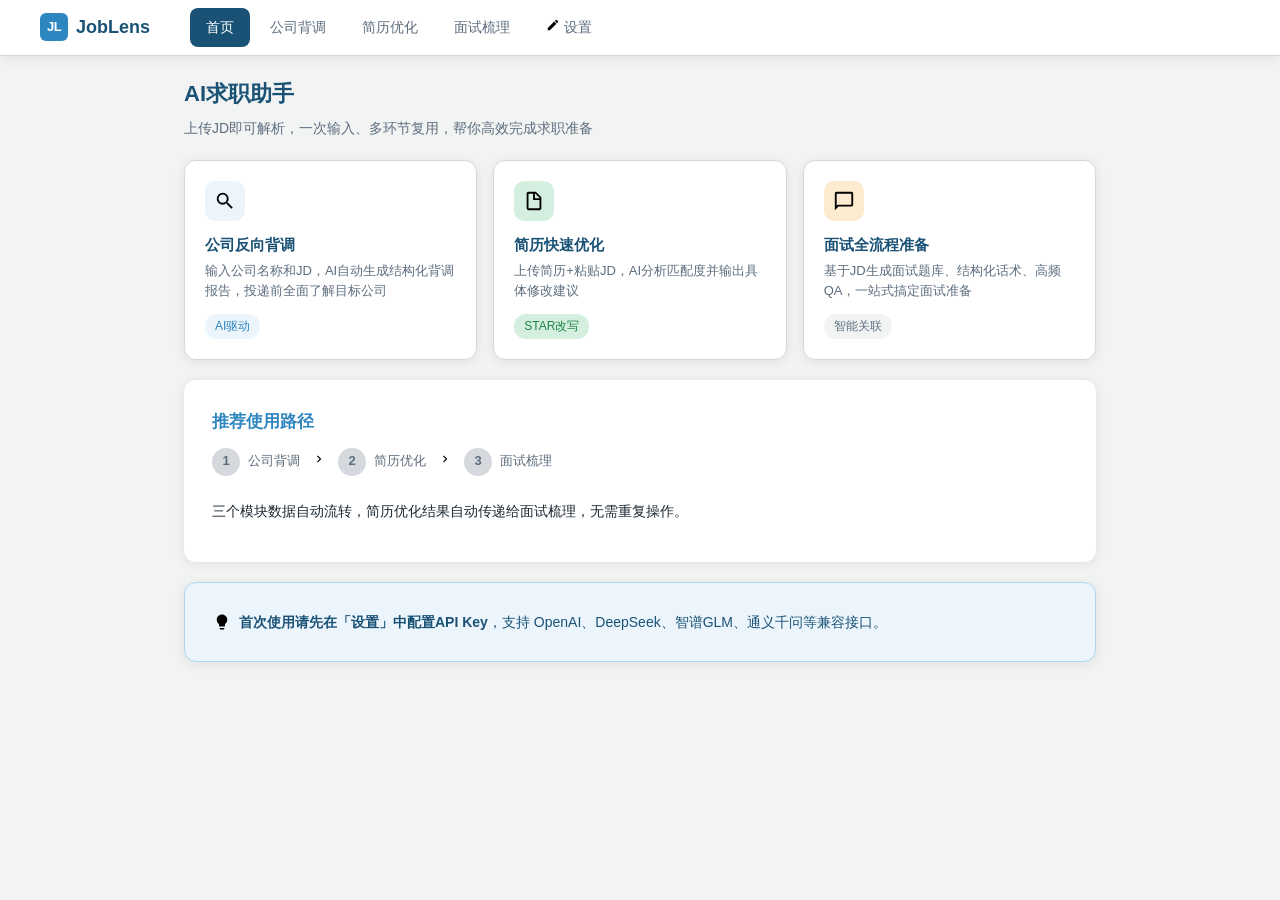
==== commit 4e4f8c0a: "Add files via upload" ====
--- a/index.html
+++ b/index.html
@@ -21,7 +21,9 @@
       <a onclick="showPage('company')">公司背调</a>
       <a onclick="showPage('resume')">简历优化</a>
       <a onclick="showPage('interview')">面试梳理</a>
-      <!-- 设置页入口（免费测试期隐藏，商业化后开启） -->
+      <a onclick="showPage('settings')" style="margin-left:auto;">
+        <svg style="width:14px;height:14px;"><use href="#i-edit"/></svg> 设置
+      </a>
     </div>
   </div>
 </nav>
@@ -100,7 +102,7 @@
   <div class="container" style="margin-top:20px;background:var(--acc);border:1px solid #AED6F1;">
     <div style="display:flex;align-items:center;gap:8px;font-size:14px;color:var(--pri);">
       <svg style="width:18px;height:18px;flex-shrink:0;color:var(--sec);"><use href="#i-lightbulb"/></svg>
-      <span>🎉 <strong>免费开放测试中</strong>，打开即可直接使用，无需任何配置。</span>
+      <span><strong>首次使用请先在「设置」中配置API Key</strong>，支持 OpenAI、DeepSeek、智谱GLM、通义千问等兼容接口。</span>
     </div>
   </div>
 </div>
@@ -453,9 +455,9 @@
 </div>
 
 <!-- ===== External Scripts ===== -->
-<script src="js/api.min.js"></script>
-  <script src="js/settings.min.js"></script>
-  <script src="js/modules.min.js"></script>
+<script src="js/api.js"></script>
+<script src="js/settings.js"></script>
+<script src="js/modules.js"></script>
 
 <!-- ===== Main App Logic ===== -->
 <script>
@@ -546,7 +548,12 @@
 
   var jd = document.getElementById('company-jd').value.trim();
 
-
+  // Check API configuration
+  if (!JobLensAPI.ApiConfig.isConfigured()) {
+    showToast('请先在「设置」中配置API Key', 'error');
+    showPage('settings');
+    return;
+  }
 
   // Show loading
   document.getElementById('company-input-section').style.display = 'none';
@@ -696,7 +703,12 @@
   errEl.classList.remove('show');
   document.getElementById('resume-jd').classList.remove('error');
 
-
+  // Check API configuration
+  if (!JobLensAPI.ApiConfig.isConfigured()) {
+    showToast('请先在「设置」中配置API Key', 'error');
+    showPage('settings');
+    return;
+  }
 
   // Show loading
   document.getElementById('resume-input-section').style.display = 'none';
@@ -808,7 +820,12 @@
 
   var company = document.getElementById('questions-company').value.trim();
 
-
+  // Check API configuration
+  if (!JobLensAPI.ApiConfig.isConfigured()) {
+    showToast('请先在「设置」中配置API Key', 'error');
+    showPage('settings');
+    return;
+  }
 
   document.getElementById('questions-input-section').style.display = 'none';
   document.getElementById('questions-result').style.display = 'none';
@@ -866,7 +883,12 @@
   errEl.classList.remove('show');
   document.getElementById('speech-jd').classList.remove('error');
 
-
+  // Check API configuration
+  if (!JobLensAPI.ApiConfig.isConfigured()) {
+    showToast('请先在「设置」中配置API Key', 'error');
+    showPage('settings');
+    return;
+  }
 
   document.getElementById('speech-input-section').style.display = 'none';
   document.getElementById('speech-result').style.display = 'none';
@@ -924,7 +946,12 @@
 
   var company = document.getElementById('qa-company').value.trim();
 
-
+  // Check API configuration
+  if (!JobLensAPI.ApiConfig.isConfigured()) {
+    showToast('请先在「设置」中配置API Key', 'error');
+    showPage('settings');
+    return;
+  }
 
   document.getElementById('qa-input-section').style.display = 'none';
   document.getElementById('qa-result').style.display = 'none';
@@ -978,6 +1005,10 @@
     zone.addEventListener('drop', handleDrop);
   }
 
+  // Check API configuration on load
+  if (!JobLensAPI.ApiConfig.isConfigured()) {
+    showToast('请先在「设置」中配置API Key', 'info');
+  }
 });
 </script>
 
